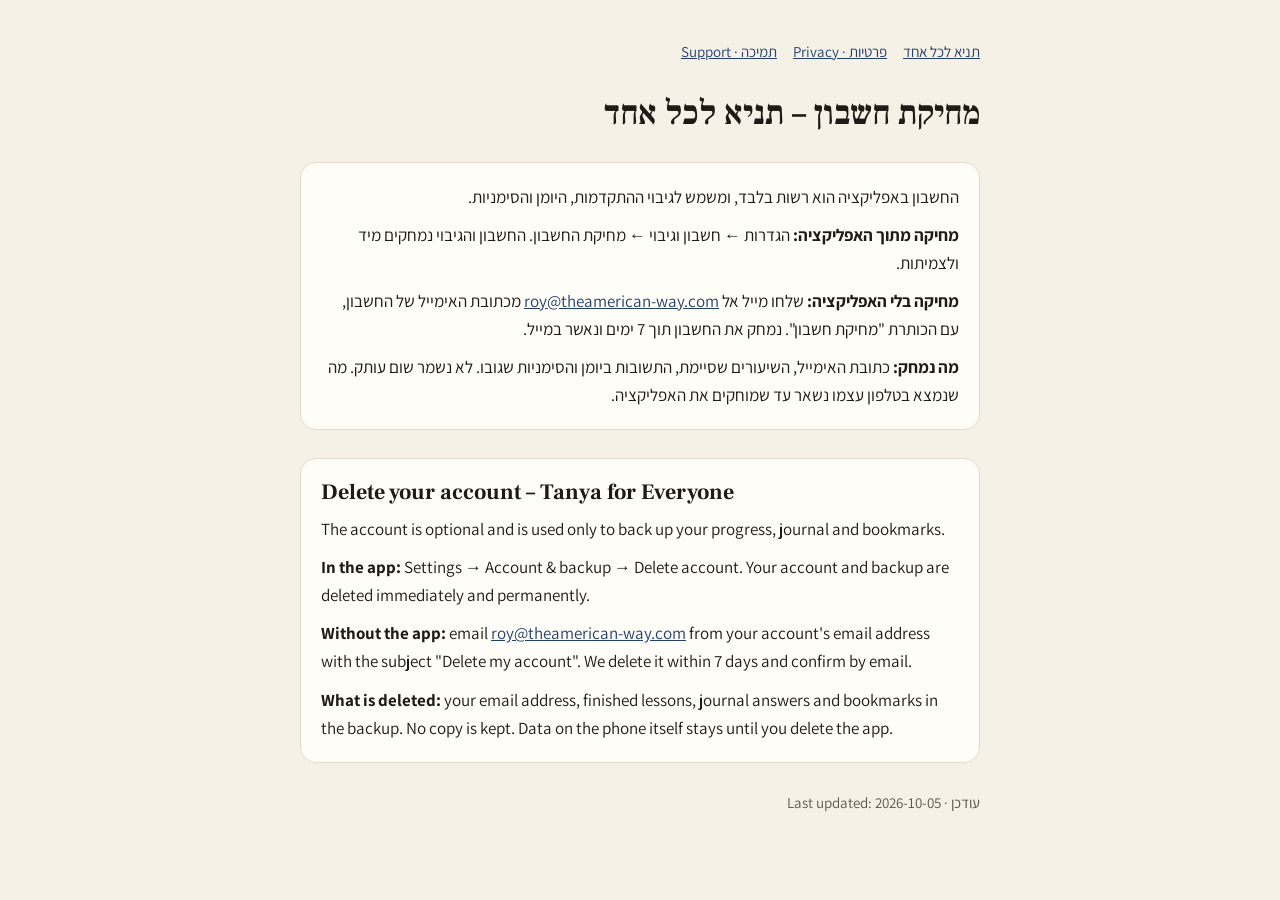
==== delete-account.html @ 6d9396f6 "site: privacy, support and home pages" ====
<!doctype html><html lang="he" dir="rtl"><head><meta charset="utf-8"><meta name="viewport" content="width=device-width,initial-scale=1"><title>מחיקת חשבון · Delete account</title><link rel="preconnect" href="https://fonts.googleapis.com"><link rel="stylesheet" href="https://fonts.googleapis.com/css2?family=Frank+Ruhl+Libre:wght@700&family=Assistant:wght@400;700&display=swap"><link rel="stylesheet" href="style.css"></head>
<body><main><nav><a href="./">תניא לכל אחד</a><a href="privacy.html">פרטיות · Privacy</a><a href="support.html">תמיכה · Support</a></nav>
<h1>מחיקת חשבון – תניא לכל אחד</h1>
<section>
<p>החשבון באפליקציה הוא רשות בלבד, ומשמש לגיבוי ההתקדמות, היומן והסימניות.</p>
<p><strong>מחיקה מתוך האפליקציה:</strong> הגדרות ← חשבון וגיבוי ← מחיקת החשבון. החשבון והגיבוי נמחקים מיד ולצמיתות.</p>
<p><strong>מחיקה בלי האפליקציה:</strong> שלחו מייל אל <a href="mailto:roy@theamerican-way.com?subject=Delete%20my%20Tanya%20account">roy@theamerican-way.com</a> מכתובת האימייל של החשבון, עם הכותרת "מחיקת חשבון". נמחק את החשבון תוך 7 ימים ונאשר במייל.</p>
<p><strong>מה נמחק:</strong> כתובת האימייל, השיעורים שסיימת, התשובות ביומן והסימניות שגובו. לא נשמר שום עותק. מה שנמצא בטלפון עצמו נשאר עד שמוחקים את האפליקציה.</p>
</section>
<section dir="ltr" lang="en">
<h2>Delete your account – Tanya for Everyone</h2>
<p>The account is optional and is used only to back up your progress, journal and bookmarks.</p>
<p><strong>In the app:</strong> Settings → Account &amp; backup → Delete account. Your account and backup are deleted immediately and permanently.</p>
<p><strong>Without the app:</strong> email <a href="mailto:roy@theamerican-way.com?subject=Delete%20my%20Tanya%20account">roy@theamerican-way.com</a> from your account's email address with the subject "Delete my account". We delete it within 7 days and confirm by email.</p>
<p><strong>What is deleted:</strong> your email address, finished lessons, journal answers and bookmarks in the backup. No copy is kept. Data on the phone itself stays until you delete the app.</p>
</section>
<p class="muted">עודכן · Last updated: 2026-10-05</p>
</main></body></html>
---- style.css ----
:root{--bg:#F6F1E7;--surface:#FFFDF8;--ink:#1E1A16;--muted:#5E554A;--line:#E4DACA;--accent:#23406B;color-scheme:light}
@media (prefers-color-scheme:dark){:root{--bg:#15130F;--surface:#1F1C17;--ink:#F3EDE2;--muted:#AFA594;--line:#35302A;--accent:#9DB7E0;color-scheme:dark}}
*{box-sizing:border-box}
body{margin:0;background:var(--bg);color:var(--ink);font:17px/1.65 'Assistant','Arial Hebrew',Arial,sans-serif}
main{max-width:720px;margin:0 auto;padding:40px 20px 64px;display:grid;gap:28px}
h1,h2{font-family:'Frank Ruhl Libre',Georgia,serif;line-height:1.2;margin:0;text-wrap:balance}
h1{font-size:34px}h2{font-size:22px}
p,ul{margin:0}ul{padding-inline-start:22px;display:grid;gap:6px}
section{display:grid;gap:10px;background:var(--surface);border:1px solid var(--line);border-radius:16px;padding:20px}
a{color:var(--accent)}
nav{display:flex;gap:16px;flex-wrap:wrap;font-size:15px}
.muted{color:var(--muted);font-size:15px}
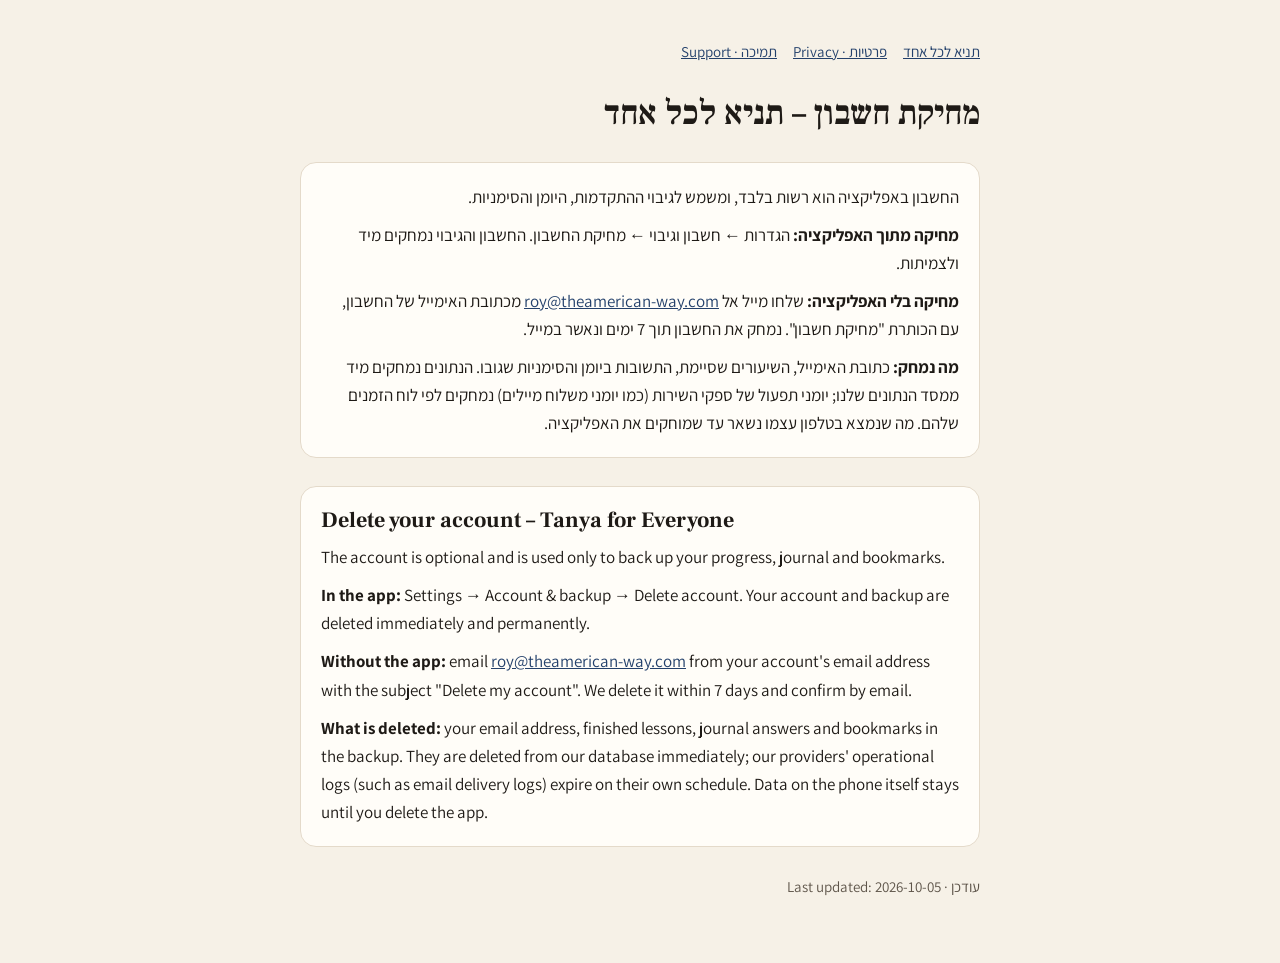
==== commit 25154ec6: "site: privacy, support and home pages" ====
--- a/delete-account.html
+++ b/delete-account.html
@@ -5,14 +5,14 @@
 <p>החשבון באפליקציה הוא רשות בלבד, ומשמש לגיבוי ההתקדמות, היומן והסימניות.</p>
 <p><strong>מחיקה מתוך האפליקציה:</strong> הגדרות ← חשבון וגיבוי ← מחיקת החשבון. החשבון והגיבוי נמחקים מיד ולצמיתות.</p>
 <p><strong>מחיקה בלי האפליקציה:</strong> שלחו מייל אל <a href="mailto:roy@theamerican-way.com?subject=Delete%20my%20Tanya%20account">roy@theamerican-way.com</a> מכתובת האימייל של החשבון, עם הכותרת "מחיקת חשבון". נמחק את החשבון תוך 7 ימים ונאשר במייל.</p>
-<p><strong>מה נמחק:</strong> כתובת האימייל, השיעורים שסיימת, התשובות ביומן והסימניות שגובו. לא נשמר שום עותק. מה שנמצא בטלפון עצמו נשאר עד שמוחקים את האפליקציה.</p>
+<p><strong>מה נמחק:</strong> כתובת האימייל, השיעורים שסיימת, התשובות ביומן והסימניות שגובו. הנתונים נמחקים מיד ממסד הנתונים שלנו; יומני תפעול של ספקי השירות (כמו יומני משלוח מיילים) נמחקים לפי לוח הזמנים שלהם. מה שנמצא בטלפון עצמו נשאר עד שמוחקים את האפליקציה.</p>
 </section>
 <section dir="ltr" lang="en">
 <h2>Delete your account – Tanya for Everyone</h2>
 <p>The account is optional and is used only to back up your progress, journal and bookmarks.</p>
 <p><strong>In the app:</strong> Settings → Account &amp; backup → Delete account. Your account and backup are deleted immediately and permanently.</p>
 <p><strong>Without the app:</strong> email <a href="mailto:roy@theamerican-way.com?subject=Delete%20my%20Tanya%20account">roy@theamerican-way.com</a> from your account's email address with the subject "Delete my account". We delete it within 7 days and confirm by email.</p>
-<p><strong>What is deleted:</strong> your email address, finished lessons, journal answers and bookmarks in the backup. No copy is kept. Data on the phone itself stays until you delete the app.</p>
+<p><strong>What is deleted:</strong> your email address, finished lessons, journal answers and bookmarks in the backup. They are deleted from our database immediately; our providers' operational logs (such as email delivery logs) expire on their own schedule. Data on the phone itself stays until you delete the app.</p>
 </section>
 <p class="muted">עודכן · Last updated: 2026-10-05</p>
 </main></body></html>
